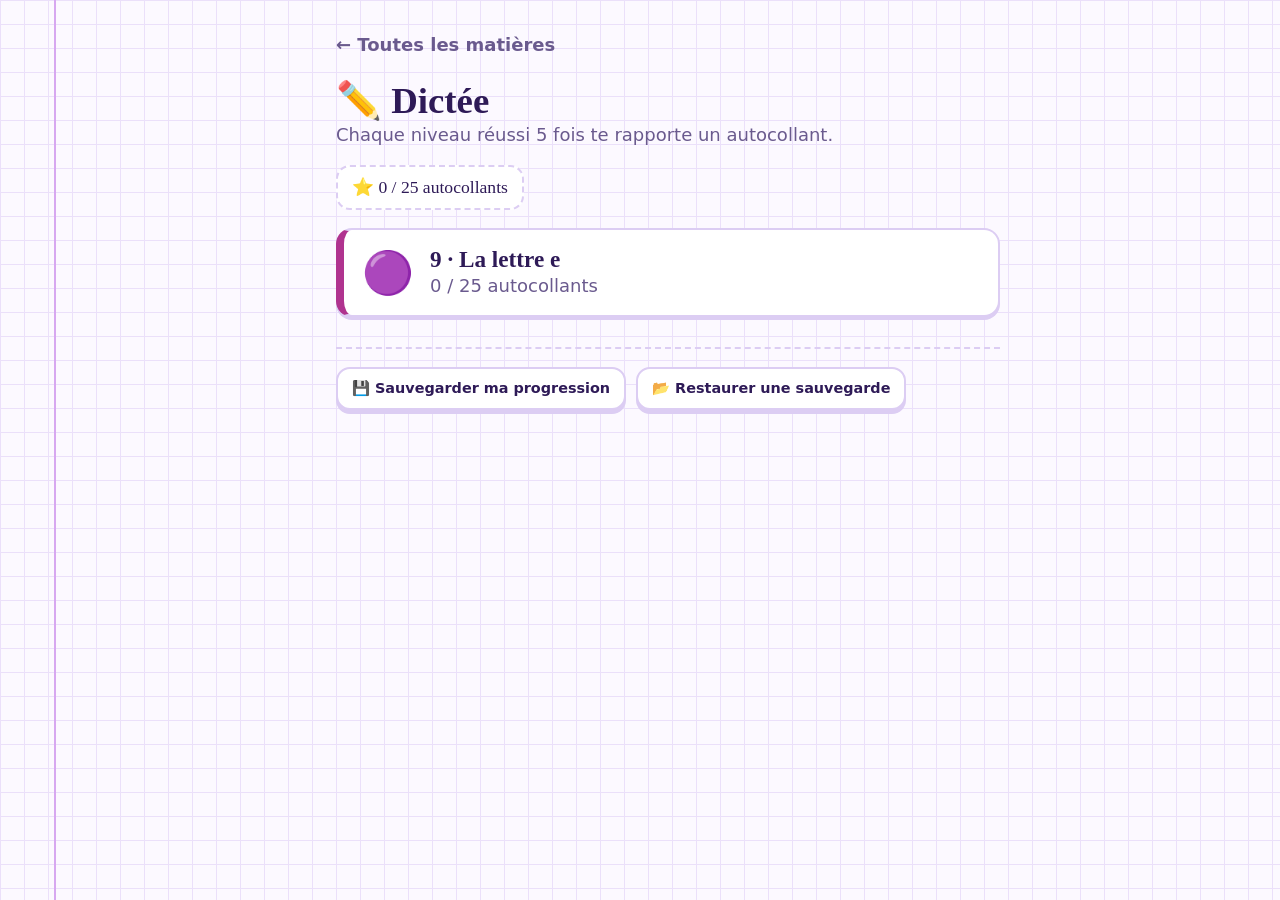
==== dictee/index.html @ afb8f8df "Add files via upload" ====
<!doctype html>
<html lang="fr">
<head>
<meta charset="utf-8">
<meta name="viewport" content="width=device-width, initial-scale=1">
<title>Dictée · Le cahier de Lina</title>
<link rel="stylesheet" href="../commun/style.css">
</head>
<body>
<main id="app" aria-live="polite"></main>
<input type="file" id="fichier" accept=".json,application/json" hidden>
<script src="../commun/moteur.js"></script>
<script>
"use strict";
/* ============ DICTÉES DE MOTS ============
   [mot tel qu'il faut l'écrire, indice facultatif affiché pour les mots qui se prononcent comme d'autres] */
const VERBE = "un verbe à l'infinitif";
const mots = l => l.map(([en, indice]) => ({ en, fr:"", indice }));

/* ---- 9 · La lettre e (liste + mémo) ---- */
const L9A = mots([["une montagne"], ["plus", "comme dans : plus grand"], ["haut", "le contraire de bas"], ["se situer", VERBE], ["le Tibet"]]);
const L9B = mots([["plein", "le contraire de vide"], ["rêver", VERBE], ["célèbre"], ["grimper", VERBE], ["dangereux"]]);
const M9  = mots([["le renard"], ["le marché"], ["chez", "comme dans : chez moi"], ["chanter", VERBE], ["la laitue"],
  ["beau", "comme dans : il fait beau"], ["lent", "le contraire de rapide"], ["emballer", VERBE], ["la neige"], ["le robinet"],
  ["la fève"], ["la fête"], ["Noël"], ["le feu"], ["un œuf"], ["plein", "le contraire de vide"]]);
const ids = l => l.map(w => w.en);
THEMES.push({ id:"d9", nom:"9 · La lettre e", e:"🟣", c:"var(--dictee)", dictee:true, muet:true, maitrise:2,
  mots:[...L9A, ...L9B, ...M9.filter(w => !ids(L9B).includes(w.en))],
  parties:[
    { id:"l9a", nom:"Liste 9 •", e:"✏️", mots:ids(L9A) },
    { id:"l9b", nom:"Liste 9 ••", e:"✏️", mots:ids(L9B) },
    { id:"m9",  nom:"Les mots du mémo", e:"🗂️", mots:ids(M9) },
    { id:"t9",  nom:"Tout mélangé", e:"🏆" },
  ] });

demarrer({ titre:"Dictée", e:"✏️" });
</script>
</body>
</html>
---- commun/style.css ----
:root{
  color-scheme:light;
  --papier:#FCF9FF; --carreau:#EBE0FA; --marge:#D7A8F0;
  --encre:#2E1A57; --encre-2:#6A5A8E; --carte:#FFFFFF; --trait:#DCCDF3;
  --fluo:#FFE45C; --fluo-texte:#3A3000;
  --citrouille:#F26B1D; --jungle:#1E8C5A; --ferme:#7B3FD0; --maths:#8E3FD6; --dictee:#B0338F; --grammaire:#7A4FD6; --svt:#3E8E2E; --physique:#1F77B4; --francais:#B8325A; --histoire:#A0662B; --emc:#1F8A8A; --musique:#B8338F;
  --bon:#1E8C5A; --bon-fond:#DDF5E8; --faux:#C8342B; --faux-fond:#FDE3E1;
  --ombre:0 3px 0 var(--trait);
  --f-main:"Segoe Print","Bradley Hand","Comic Neue","Chalkboard SE",cursive;
  --f-texte:"Segoe UI",system-ui,-apple-system,Roboto,sans-serif;
}
@media (prefers-color-scheme:dark){
  :root{
    color-scheme:dark;
    --papier:#1A1430; --carreau:#271E45; --marge:#5E3A7A;
    --encre:#F1EAFE; --encre-2:#B5A8D6; --carte:#241B40; --trait:#3B2F63;
    --fluo:#E8CC3A; --fluo-texte:#2A2200;
    --citrouille:#FF8A45; --jungle:#3FBF84; --ferme:#A97BF2; --maths:#B98AF5; --dictee:#E884CC; --grammaire:#A88BF2; --svt:#7CCB6A; --physique:#5AB0EE; --francais:#F07A9C; --histoire:#E0A35C; --emc:#5CC8C8; --musique:#EB7AC6;
    --bon:#3FBF84; --bon-fond:#173A2C; --faux:#FF7A70; --faux-fond:#43201E;
  }
}
*{box-sizing:border-box}
html,body{margin:0}
body{
  min-height:100vh;color:var(--encre);font-family:var(--f-texte);font-size:18px;line-height:1.45;
  background-color:var(--papier);
  background-image:
    linear-gradient(90deg,transparent 54px,var(--marge) 54px,var(--marge) 56px,transparent 56px),
    linear-gradient(var(--carreau) 1px,transparent 1px),
    linear-gradient(90deg,var(--carreau) 1px,transparent 1px);
  background-size:100% 100%,24px 24px,24px 24px;
}
#app{max-width:760px;margin:0 auto;padding:28px 20px 60px 76px}
@media (max-width:600px){#app{padding-left:68px;padding-right:12px}}
h1,h2{font-family:var(--f-main);font-weight:700;margin:0;line-height:1.15}
h1{font-size:2.3rem} h2{font-size:1.6rem}
p{margin:0}
button{font:inherit;color:inherit;cursor:pointer;border:0;background:none}
button:focus-visible,input:focus-visible{outline:3px solid var(--fluo);outline-offset:3px;border-radius:12px}
.pile{display:flex;flex-direction:column;gap:18px}
.doux{color:var(--encre-2)}
.fluo{background:linear-gradient(transparent 35%,var(--fluo) 35%,var(--fluo) 90%,transparent 90%);color:inherit;padding:0 4px}
@media (prefers-color-scheme:dark){.fluo{color:var(--fluo-texte)}}

.btn{display:inline-flex;align-items:center;justify-content:center;gap:8px;font-weight:700;padding:12px 20px;border-radius:14px;
  background:var(--c,var(--ferme));color:#fff;box-shadow:0 4px 0 color-mix(in srgb,var(--c,var(--ferme)) 60%,#000);transition:transform .07s,box-shadow .07s}
.btn:active{transform:translateY(3px);box-shadow:0 1px 0 color-mix(in srgb,var(--c,var(--ferme)) 60%,#000)}
.btn.clair{background:var(--carte);color:var(--encre);box-shadow:0 4px 0 var(--trait);border:2px solid var(--trait)}
.retour{font-weight:700;color:var(--encre-2);padding:4px 0;align-self:flex-start}

/* accueil */
.entete{display:flex;justify-content:space-between;align-items:flex-end;gap:16px;flex-wrap:wrap}
.compteur{font-family:var(--f-main);font-size:1.1rem;background:var(--carte);border:2px dashed var(--trait);border-radius:14px;padding:8px 14px}
.themes{display:grid;gap:16px}
.theme{display:grid;grid-template-columns:auto 1fr;gap:16px;align-items:center;text-align:left;padding:16px 18px;
  background:var(--carte);border:2px solid var(--trait);border-left:8px solid var(--c);border-radius:16px;box-shadow:var(--ombre)}
.theme .gros{font-size:2.6rem;line-height:1}
.theme h2{font-size:1.45rem}
.barre{height:10px;border-radius:6px;background:var(--trait);overflow:hidden;margin-top:8px}
.barre i{display:block;height:100%;background:var(--c);border-radius:6px}

/* modes */
.modes{display:grid;grid-template-columns:repeat(auto-fill,minmax(200px,1fr));gap:12px}
.mode{text-align:left;padding:14px 16px;background:var(--carte);border:2px solid var(--trait);border-radius:14px;box-shadow:var(--ombre)}
.mode b{display:block;font-size:1.05rem}
.mode span{font-size:.9rem;color:var(--encre-2)}
.mode.defi{border-color:var(--c);border-width:3px;grid-column:1/-1}

/* exercice */
.haut{display:flex;justify-content:space-between;align-items:center;gap:10px}
.points{display:flex;gap:5px}
.points i{width:12px;height:12px;border-radius:50%;background:var(--trait)}
.points i.ok{background:var(--bon)} .points i.ko{background:var(--faux)} .points i.ici{outline:2px solid var(--encre);outline-offset:2px}
.question{background:var(--carte);border:2px solid var(--trait);border-radius:18px;padding:26px 20px;text-align:center;box-shadow:var(--ombre)}
.emo{font-size:4.2rem;line-height:1.1}
.consigne{font-size:.95rem;color:var(--encre-2);margin-bottom:6px}
.mot{font-family:var(--f-main);font-size:2rem;font-weight:700;margin-top:6px}
.choix{display:grid;grid-template-columns:1fr 1fr;gap:10px}
@media (max-width:480px){.choix{grid-template-columns:1fr}}
.choix button{padding:14px;border-radius:14px;background:var(--carte);border:2px solid var(--trait);box-shadow:var(--ombre);font-weight:700;font-size:1.1rem}
.choix button.ok{background:var(--bon-fond);border-color:var(--bon)}
.choix button.ko{background:var(--faux-fond);border-color:var(--faux)}
.indice{font-family:ui-monospace,Consolas,monospace;font-size:1.7rem;letter-spacing:.25em;margin-top:8px}
.saisie{display:flex;gap:10px}
.saisie input{flex:1;min-width:0;font:inherit;font-size:1.3rem;padding:12px 14px;border-radius:14px;border:2px solid var(--trait);background:var(--carte);color:var(--encre)}
.retourq{border-radius:14px;padding:12px 16px;font-weight:700}
.retourq.ok{background:var(--bon-fond);color:var(--bon)}
.retourq.ko{background:var(--faux-fond);color:var(--faux)}
.hp{display:inline-flex;align-items:center;gap:6px;font-weight:700;padding:8px 14px;border-radius:999px;background:var(--fluo);color:var(--fluo-texte)}

/* carte retournable */
.flip{perspective:900px;cursor:pointer}
.flip .in{position:relative;min-height:230px;transition:transform .45s;transform-style:preserve-3d}
.flip.vu .in{transform:rotateY(180deg)}
.face{position:absolute;inset:0;backface-visibility:hidden;display:flex;flex-direction:column;align-items:center;justify-content:center;gap:8px;
  background:var(--carte);border:2px solid var(--trait);border-radius:18px;box-shadow:var(--ombre);padding:16px}
.face.dos{transform:rotateY(180deg);border-color:var(--c)}
@media (prefers-reduced-motion:reduce){.flip .in{transition:none}}

/* phrase */
.ligne{min-height:62px;display:flex;flex-wrap:wrap;gap:8px;padding:12px;border-radius:14px;border:2px dashed var(--trait);background:var(--carte)}
.tuiles{display:flex;flex-wrap:wrap;gap:8px;justify-content:center}
.tuile{padding:8px 14px;border-radius:10px;background:var(--carte);border:2px solid var(--trait);box-shadow:var(--ombre);font-weight:700}
.ligne .tuile{background:var(--fluo);color:var(--fluo-texte);border-color:transparent}

/* album */
.album{display:grid;grid-template-columns:repeat(auto-fill,minmax(110px,1fr));gap:12px}
.sticker{aspect-ratio:1;display:flex;flex-direction:column;align-items:center;justify-content:center;gap:4px;border-radius:16px;padding:8px;text-align:center;font-size:.85rem}
.sticker.oui{background:var(--carte);border:2px solid var(--c);box-shadow:0 4px 0 color-mix(in srgb,var(--c) 45%,transparent)}
.sticker.oui:nth-child(3n){transform:rotate(-3deg)} .sticker.oui:nth-child(3n+1){transform:rotate(2deg)}
.sticker.oui .e{font-size:2.6rem;line-height:1}
.sticker.non{border:2px dashed var(--trait);color:var(--encre-2)}
.sticker.non .e{font-size:1.6rem;font-family:var(--f-main)}
.sticker b{font-weight:700}
.gagne{animation:pop .5s ease-out}
@keyframes pop{0%{transform:scale(.4) rotate(-20deg);opacity:0}70%{transform:scale(1.15) rotate(4deg)}100%{transform:scale(1) rotate(0)}}
@media (prefers-reduced-motion:reduce){.gagne{animation:none}}
.bilan{text-align:center}
.bilan .score{font-family:var(--f-main);font-size:3rem}
.nouveaux{display:flex;gap:10px;justify-content:center;flex-wrap:wrap;font-size:2.6rem}
.pied{display:flex;gap:10px;flex-wrap:wrap;border-top:2px dashed var(--trait);padding-top:18px;margin-top:12px}
.pied .btn{font-size:.9rem;padding:9px 14px}
.regle{width:100%;border-collapse:collapse;background:var(--carte);border-radius:14px;overflow:hidden;font-size:.95rem}
.regle th,.regle td{padding:8px 10px;border-bottom:1px solid var(--trait);text-align:left}
.regle thead th{background:color-mix(in srgb,var(--c) 18%,var(--carte))}
.note{background:var(--carte);border:2px solid var(--trait);border-left:6px solid var(--c);border-radius:12px;padding:12px 14px}
.question .phr{font-size:1.5rem;font-weight:700;margin-top:6px}
.question u{text-decoration-color:var(--c);text-decoration-thickness:3px;text-underline-offset:4px}
.choix.six{grid-template-columns:repeat(3,1fr)}
.matiere{font-family:var(--f-main);font-size:1.3rem;margin:8px 0 -4px}
.niveaux{display:flex;gap:8px;flex-wrap:wrap;justify-content:flex-end}
.niveaux .btn{padding:8px 14px;font-size:.95rem}
.banque{position:sticky;top:0;z-index:2;display:flex;flex-wrap:wrap;gap:8px;justify-content:center;min-height:58px;padding:12px;border-radius:14px;
  background:color-mix(in srgb,var(--c) 14%,var(--papier));border:2px solid var(--c)}
.puce{padding:6px 12px;border-radius:10px;background:var(--carte);border:2px solid var(--trait);box-shadow:var(--ombre);font-weight:700;cursor:grab;font-size:1rem}
.puce.sel{outline:3px solid var(--c);outline-offset:2px}
.texte{background:var(--carte);border:2px solid var(--trait);border-radius:16px;padding:18px 20px;line-height:2.4;font-size:1.08rem;box-shadow:var(--ombre)}
.trou{display:inline-block;min-width:10ch;min-height:1.9em;vertical-align:middle;border-bottom:3px dashed var(--c);border-radius:8px;padding:0 4px;cursor:pointer;line-height:1.6}
.trou.survol{background:color-mix(in srgb,var(--c) 20%,transparent)}
.trou.plein{border-bottom-style:solid}
.trou .puce{box-shadow:none;background:var(--fluo);color:var(--fluo-texte);border-color:transparent;cursor:pointer}
.trou-in{font:inherit;font-weight:700;padding:2px 8px;border:0;border-bottom:3px dashed var(--c);border-radius:8px 8px 0 0;background:color-mix(in srgb,var(--c) 8%,var(--carte));color:var(--encre);max-width:100%}
.trou.ok,.trou-in.ok{background:var(--bon-fond);border-bottom:3px solid var(--bon)}
.trou.ko,.trou-in.ko{background:var(--faux-fond);border-bottom:3px solid var(--faux);text-decoration:line-through}
.trou.ok .puce,.trou.ko .puce{background:transparent;color:inherit}
.corrige{color:var(--bon);font-weight:700;margin-left:6px}
.corrige::before{content:"→ "}
.fig{width:min(380px,100%);margin:6px auto 0}
.fig img{width:100%;border-radius:14px;display:block}
.fig img ~ svg{display:none}
.fig svg,.mini svg{width:100%;height:auto;display:block;border-radius:12px}
.mini{display:block;width:100%}
.pas{display:flex;flex-wrap:wrap;gap:6px;align-items:center;font-size:.9rem;color:var(--encre-2)}
.pas span{background:var(--carte);border:2px solid var(--c);border-radius:8px;padding:2px 8px;color:var(--encre)}
.cle{overflow-x:auto;background:var(--carte);border:2px solid var(--trait);border-radius:16px;padding:14px;font-size:.88rem;box-shadow:var(--ombre)}
.noeud{display:flex;flex-direction:column;gap:4px}
.noeud>.q{font-weight:700;color:var(--encre-2);font-size:.82rem}
.branches{display:flex;flex-direction:column;gap:8px;border-left:3px solid var(--c);padding-left:10px}
.branche{display:flex;align-items:center;gap:8px}
.crit{border:2px solid var(--encre);border-radius:8px;padding:4px 8px;background:var(--papier);min-width:110px;max-width:190px}
.feuille{border:2px solid var(--c);border-radius:8px;padding:4px 10px;font-weight:700;background:color-mix(in srgb,var(--c) 15%,var(--carte));white-space:nowrap}
.fl{color:var(--encre-2);font-weight:700}
.crit.on,.feuille.on{background:var(--fluo);color:var(--fluo-texte);border-color:var(--fluo-texte)}
.fl.on{color:var(--encre)}
.toast{position:fixed;left:50%;bottom:24px;transform:translateX(-50%);background:var(--encre);color:var(--papier);padding:10px 18px;border-radius:12px;font-weight:700}
a.retour{text-decoration:none;display:inline-block}
/* ---------- page d'accueil : choix de la matière ---------- */
.matieres{display:grid;grid-template-columns:repeat(auto-fill,minmax(200px,1fr));gap:16px}
.mat{display:flex;align-items:center;gap:14px;padding:18px;border-radius:18px;background:var(--carte);border:2px solid var(--trait);
  box-shadow:0 4px 0 var(--trait);color:var(--encre);text-decoration:none;border-left:8px solid var(--c)}
a.mat:hover{transform:translateY(-2px)} a.mat:active{transform:translateY(2px);box-shadow:0 1px 0 var(--trait)}
.mat .gros{font-size:2.4rem;line-height:1}
.mat h2{font-size:1.4rem}
.mat.bientot{opacity:.55;border-style:dashed;box-shadow:none}
.mat .sous{display:block;font-size:.85rem}
/* ---------- chapitres sur la page d'une matière ---------- */
.chapitre{display:flex;flex-direction:column;gap:12px;scroll-margin-top:12px}
.chap{font-size:1.3rem;padding-bottom:6px;border-bottom:2px dashed var(--trait)}
.chap a{color:inherit;text-decoration:none}
.chap a:hover{text-decoration:underline}
.chapitre.cible .chap{background:linear-gradient(transparent 55%,var(--fluo) 55%,var(--fluo) 92%,transparent 92%)}
@media (prefers-color-scheme:dark){.chapitre.cible .chap{color:var(--fluo-texte)}}

/* méthode des fiches de calcul */
.calc{font-family:var(--f-main);font-size:1.25rem;background:var(--carte);border:2px solid var(--trait);border-left:8px solid var(--c);border-radius:16px;padding:14px 18px;line-height:1.8}
.calc b{color:var(--c)}
.tablemul{display:grid;grid-template-columns:repeat(auto-fill,minmax(130px,1fr));gap:2px 16px}

/* dictée */
.sons{display:flex;gap:10px;justify-content:center;flex-wrap:wrap;margin-top:8px}
.motdictee{display:inline-block;margin:4px 6px 4px 0;padding:6px 12px;border-radius:12px;border:2px solid var(--trait);background:var(--papier);color:var(--encre);font-family:var(--f-main)}
.motok{font-family:var(--f-main);font-size:1.3rem}
.motok mark{background:var(--fluo);color:var(--fluo-texte);border-radius:3px}
.diff del{color:var(--faux);text-decoration:line-through 2px}
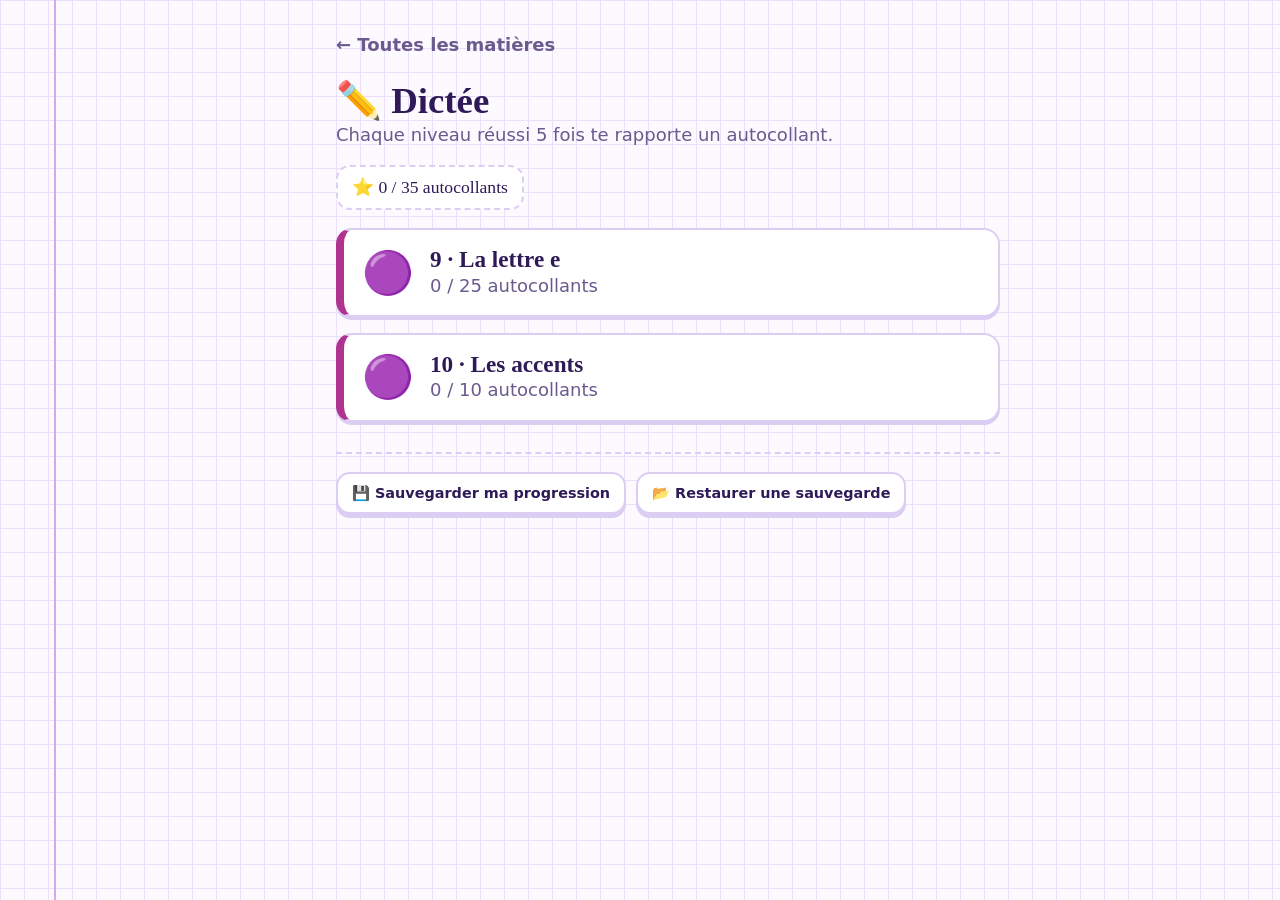
==== commit 43b58a31: "Add files via upload" ====
--- a/dictee/index.html
+++ b/dictee/index.html
@@ -33,6 +33,17 @@
     { id:"t9",  nom:"Tout mélangé", e:"🏆" },
   ] });
 
+/* ---- 10 · Les accents (liste ; mémo à ajouter) ---- */
+const L10A = mots([["fêter", VERBE], ["décorer", VERBE], ["déjà"], ["le lièvre"], ["la Chine"]]);
+const L10B = mots([["préparer", VERBE], ["là-bas"], ["un pétard"], ["le défilé"], ["drôle"]]);
+THEMES.push({ id:"d10", nom:"10 · Les accents", e:"🟣", c:"var(--dictee)", dictee:true, muet:true, maitrise:2,
+  mots:[...L10A, ...L10B],
+  parties:[
+    { id:"l10a", nom:"Liste 10 •", e:"✏️", mots:ids(L10A) },
+    { id:"l10b", nom:"Liste 10 ••", e:"✏️", mots:ids(L10B) },
+    { id:"t10",  nom:"Tout mélangé", e:"🏆" },
+  ] });
+
 demarrer({ titre:"Dictée", e:"✏️" });
 </script>
 </body>
--- a/commun/style.css
+++ b/commun/style.css
@@ -192,3 +192,9 @@
 .motok{font-family:var(--f-main);font-size:1.3rem}
 .motok mark{background:var(--fluo);color:var(--fluo-texte);border-radius:3px}
 .diff del{color:var(--faux);text-decoration:line-through 2px}
+
+/* calcul chrono, règles graduées */
+.ceinture{display:inline-block;font-weight:700;padding:4px 14px;border-radius:999px;background:var(--ce);color:#fff;text-shadow:0 1px 2px #0006}
+.phr svg{width:100%;max-width:460px;height:auto;display:block;margin:6px auto 0}
+.schema{display:grid;grid-template-columns:auto 1fr;gap:8px 12px;align-items:center;font-weight:700}
+.schema .barre-s{height:34px;border-radius:8px;display:flex;align-items:center;justify-content:center;color:#fff}
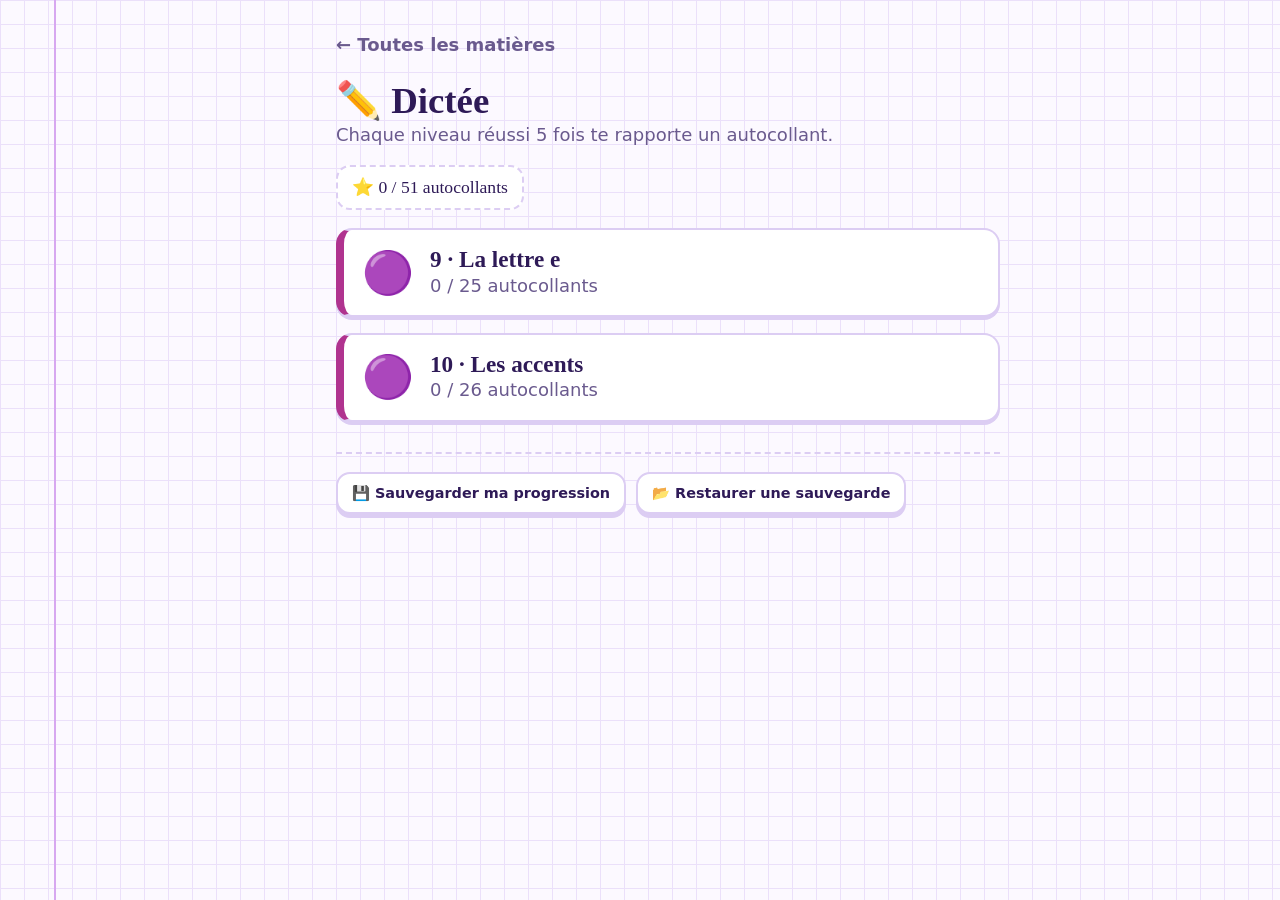
==== commit 8f582c16: "Add files via upload" ====
--- a/dictee/index.html
+++ b/dictee/index.html
@@ -33,14 +33,18 @@
     { id:"t9",  nom:"Tout mélangé", e:"🏆" },
   ] });
 
-/* ---- 10 · Les accents (liste ; mémo à ajouter) ---- */
+/* ---- 10 · Les accents (liste + mémo) ---- */
 const L10A = mots([["fêter", VERBE], ["décorer", VERBE], ["déjà"], ["le lièvre"], ["la Chine"]]);
 const L10B = mots([["préparer", VERBE], ["là-bas"], ["un pétard"], ["le défilé"], ["drôle"]]);
+const M10 = mots([["une école"], ["des légumes"], ["un vélo"], ["léger", "le contraire de lourd"], ["écouter", VERBE], ["un marché"],
+  ["après", "le contraire de avant"], ["une sorcière"], ["un lièvre"], ["déjà"], ["où", "comme dans : où vas-tu ?"],
+  ["un rêve"], ["une fête"], ["un château"], ["sûr", "comme dans : j'en suis sûr"], ["croître", VERBE], ["bientôt"]]);
 THEMES.push({ id:"d10", nom:"10 · Les accents", e:"🟣", c:"var(--dictee)", dictee:true, muet:true, maitrise:2,
-  mots:[...L10A, ...L10B],
+  mots:[...L10A, ...L10B, ...M10.filter(w => !ids([...L10A, ...L10B]).includes(w.en))],
   parties:[
     { id:"l10a", nom:"Liste 10 •", e:"✏️", mots:ids(L10A) },
     { id:"l10b", nom:"Liste 10 ••", e:"✏️", mots:ids(L10B) },
+    { id:"m10", nom:"Les mots du mémo", e:"🗂️", mots:ids(M10) },
     { id:"t10",  nom:"Tout mélangé", e:"🏆" },
   ] });
 
--- a/commun/style.css
+++ b/commun/style.css
@@ -198,3 +198,16 @@
 .phr svg{width:100%;max-width:460px;height:auto;display:block;margin:6px auto 0}
 .schema{display:grid;grid-template-columns:auto 1fr;gap:8px 12px;align-items:center;font-weight:700}
 .schema .barre-s{height:34px;border-radius:8px;display:flex;align-items:center;justify-content:center;color:#fff}
+
+/* fractions : écriture et figures à colorier */
+.frac{display:inline-flex;flex-direction:column;align-items:center;vertical-align:middle;line-height:1.1;margin:0 3px;font-weight:700}
+.frac>span+span{border-top:2px solid currentColor;padding:0 3px;min-width:.9em;text-align:center}
+.grosfrac{font-size:2.2rem;text-align:center}
+.part{fill:var(--carte);stroke:var(--encre);stroke-width:2}
+.part.on,.part.plein{fill:color-mix(in srgb,var(--maths) 45%,var(--carte))}
+.part[role=button]{cursor:pointer}
+.part[role=button]:not(.fige):hover{fill:color-mix(in srgb,var(--maths) 18%,var(--carte))}
+.part.on[role=button]:not(.fige):hover{fill:color-mix(in srgb,var(--maths) 55%,var(--carte))}
+.figs{display:flex;flex-direction:column;gap:10px}
+.figs .nfig{font-weight:700;font-size:.9rem}
+svg .lab{fill:var(--encre);font-weight:700;font-size:15px}
